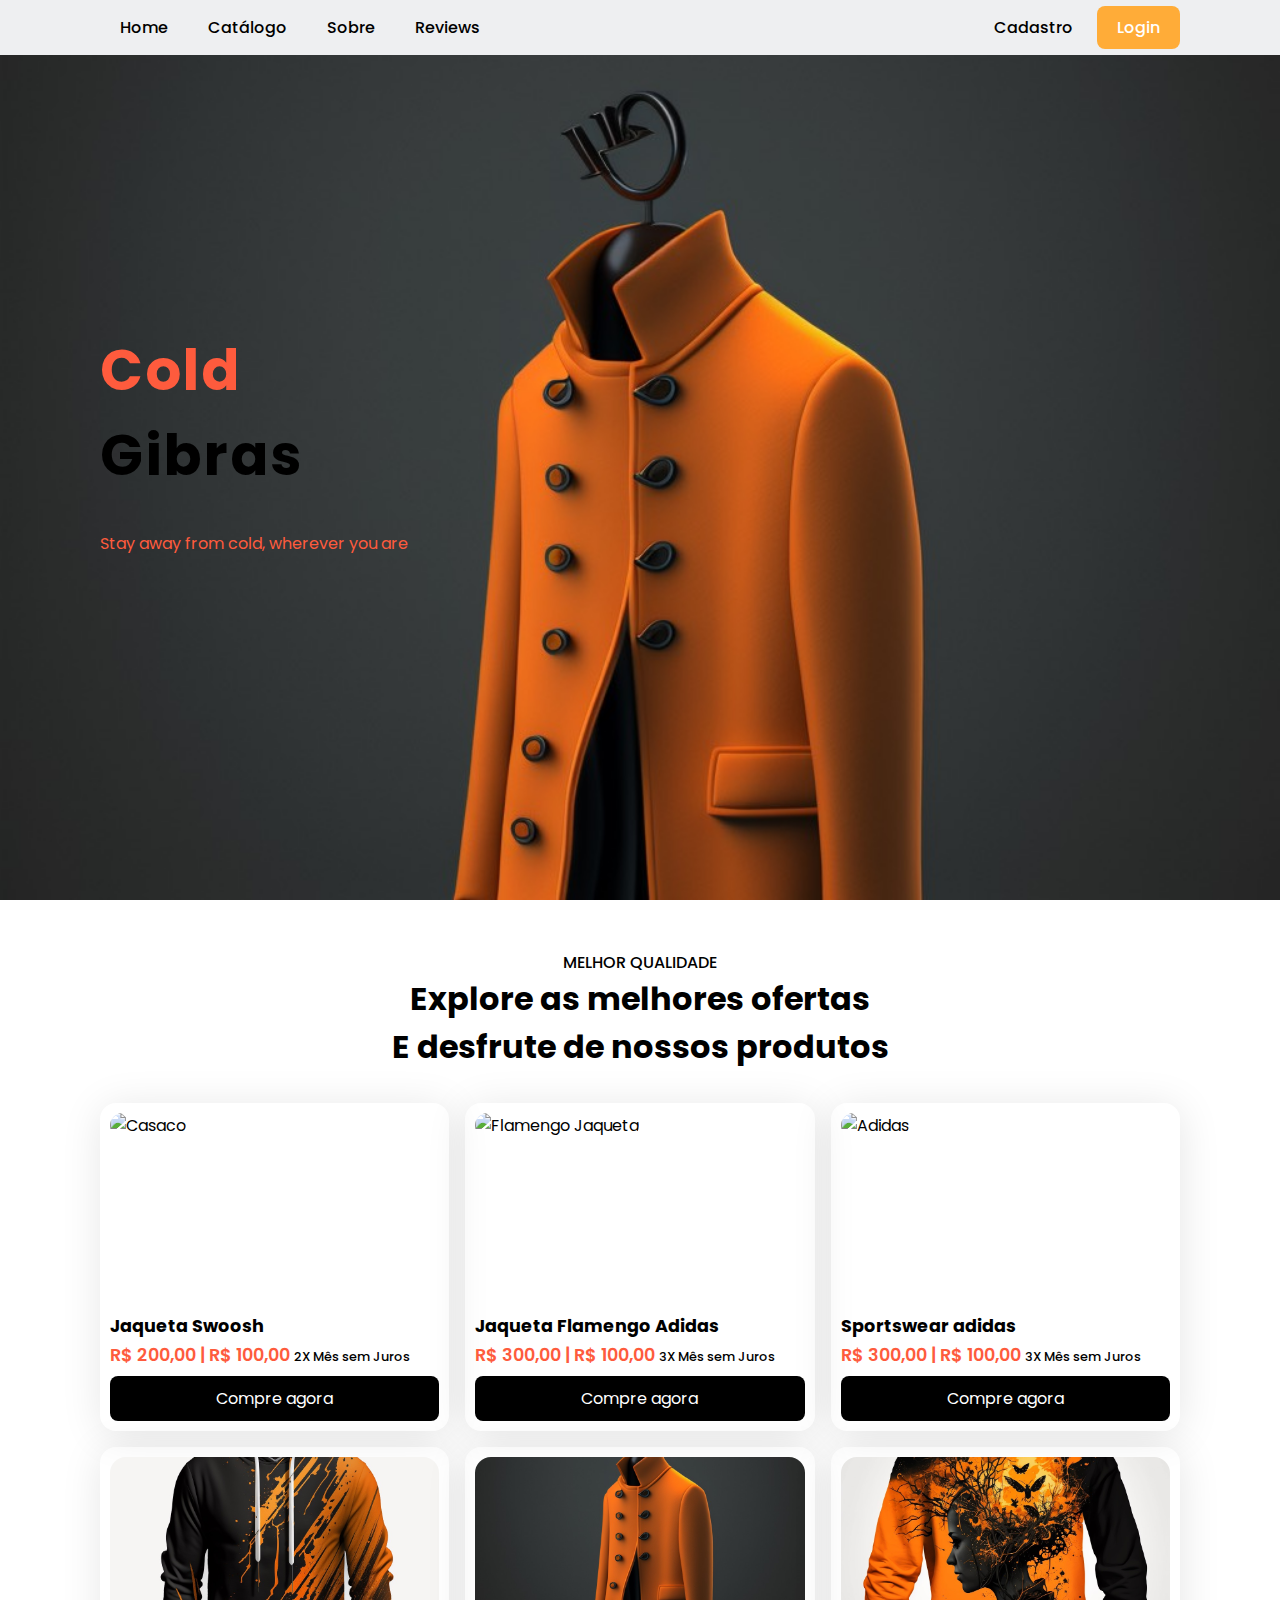
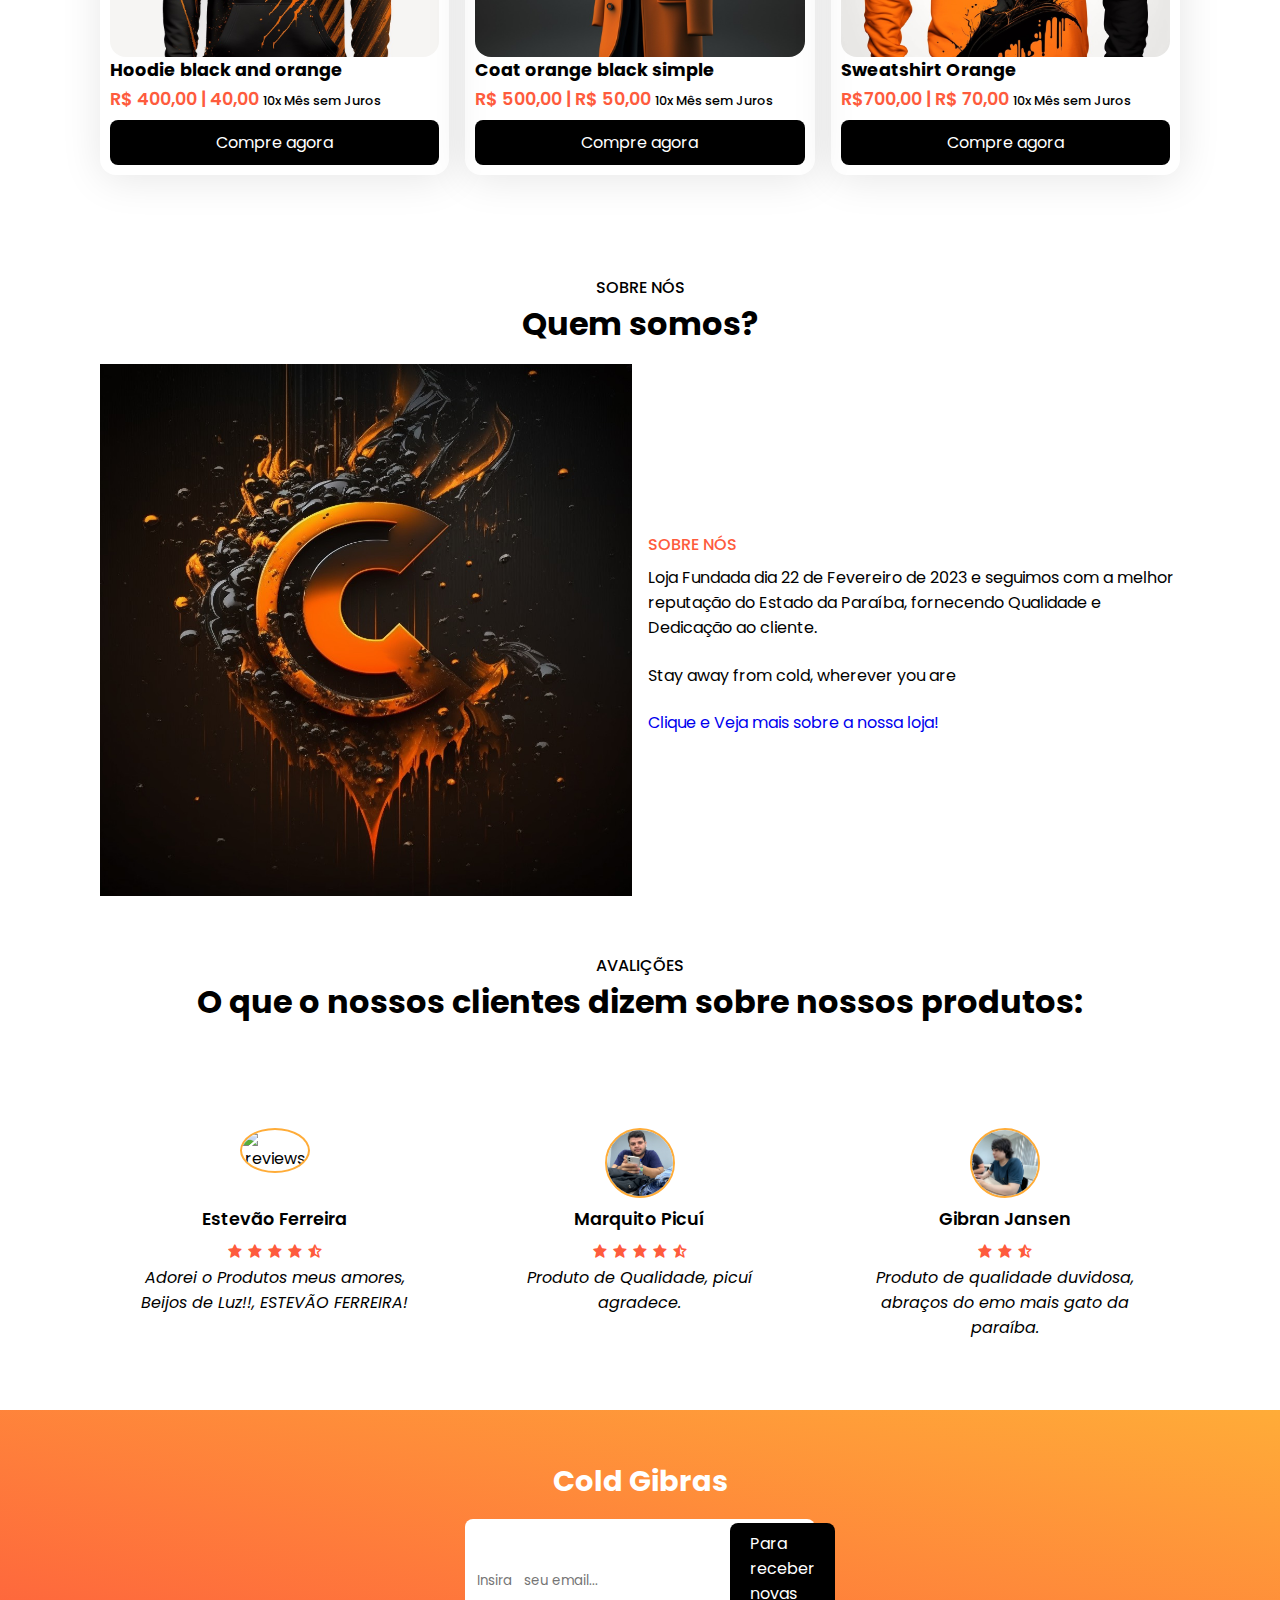
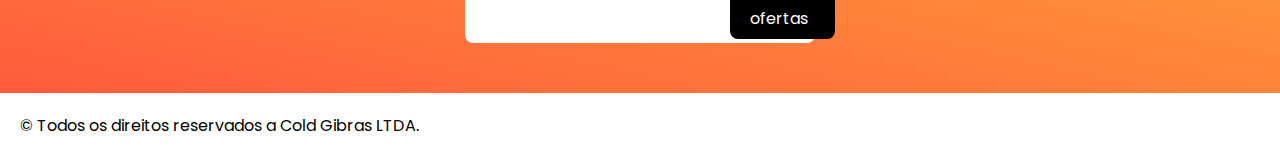
==== index.html @ 8cc6e57f "Add files via upload" ====
<!DOCTYPE html>
<html lang="pt-BR">

<head>
    <meta charset="UTF-8">
    <title>Loja de Casacos e Jaquetas</title>
    <link rel="stylesheet" href="style.css">
    <link rel="stylesheet" href="https://cdn.jsdelivr.net/npm/boxicons@latest/css/boxicons.min.css">
</head>

<body>
    <header>
        <div class="bx bx-menu" id="menu-icon"></div>

        <ul class="navbar">
            <li><a href="#home">Home</a></li>
            <li><a href="#services">Catálogo</a></li>
            <li><a href="#about">Sobre</a></li>
            <li><a href="#reviews">Reviews</a></li>
        </ul>

        <div class="header-btn">
            <a href="#" class="sign-up">Cadastro</a>
            <a href="#" class="sign-in">Login</a>

        </div>
    </header>
   
    <section class="home" id="home">
        <div class="text">
            <h1><span>Cold </span>  <br>Gibras</h1>
            <p><br> <span>Stay away from cold, wherever you are</span></p>
            </div>
        </div>
    </section>

    <section class="services" id="services">
        <div class="heading">
            <span>Melhor Qualidade</span>
            <h1>Explore as melhores ofertas<br> E desfrute de nossos produtos </h1>
        </div>
        <div class="services-container">
            <div class="box">
                <div class="box-img">
                    <img src="https://www.unisportbrasil.com.br/wp-content/uploads/2022/03/blusao-m-nsw-swoosh-wvn-lnd-jkt-DD5967-657-1-11621542382.jpg" alt="Casaco">
                </div>
                <h3>Jaqueta Swoosh </h3>
                <h2>R$ 200,00 | R$ 100,00 <span>2X Mês sem Juros </span></h2>
                <a href="#" class="btn">Compre agora</a>
            </div>

            <div class="box">
                <div class="box-img">
                    <img src="https://assets.adidas.com/images/w_383,h_383,f_auto,q_auto,fl_lossy,c_fill,g_auto/4250fefea1a94baaa194afaa015d111f_9366/blusa-treino-cr-flamengo-tiro-23.jpg" alt="Flamengo Jaqueta">
                </div>
                <h3>Jaqueta Flamengo Adidas</h3>
                <h2>R$ 300,00 | R$ 100,00 <span>3X Mês sem Juros</span></h2>
                <a href="#" class="btn">Compre agora</a>
            </div>

            <div class="box">
                <div class="box-img">
                    <img src="https://assets.adidas.com/images/w_383,h_383,f_auto,q_auto,fl_lossy,c_fill,g_auto/80f66514b40b476f9a83af2000b0ddc5_9366/moletom-capuz-essentials-colorblock.jpg" alt="Adidas">
                </div>
                <h3>Sportswear adidas</h3>
                <h2>R$ 300,00 | R$ 100,00 <span>3X Mês sem Juros</span></h2>
                <a href="#" class="btn">Compre agora</a>
            </div>
            <div class="box">
                <div class="box-img">
                    <img src="Maroks_hoodie_black_and_orange_4k_5bb19550-86ac-4390-a0ce-6e7127e60c36.jpg" alt="hoodie">
                </div>
                <h3>Hoodie black and orange</h3>
                <h2>R$ 400,00 | 40,00 <span>10x Mês sem Juros </span></h2>
                <a href="#" class="btn">Compre agora</a>
            </div>
            <div class="box">
                <div class="box-img">
                    <img src="Maroks_coat_orange_and_balck_simple_4k_dffbcc36-62ca-4228-9506-ce438a12584b.jpg" alt="coat orange">
                </div>
                <h3>Coat orange black simple</h3>
                <h2>R$ 500,00 | R$ 50,00 <span>10x Mês sem Juros</span></h2>
                <a href="#" class="btn">Compre agora</a>
            </div>
            <div class="box">
                <div class="box-img">
                    <img src="Maroks_sweatshirt_organge_and_black_4k_c56c6b2b-d3c5-4e97-b188-c9e580e33cf6.jpg" alt="Sweet ">
                </div>
                <h3>Sweatshirt Orange</h3>
                <h2>R$700,00 | R$ 70,00 <span>10x Mês sem Juros</span></h2>
                <a href="#" class="btn">Compre agora</a>
            </div>
        </div>
    </section>
    
    <section class="about" id="about">
        <div class="heading">
            <span>Sobre Nós</span>
            <h1>Quem somos?</h1>
        </div>
        <div class="about-container">
            <div class="about-img">
                <img src="image_6483441.JPG" alt="imagem-sobre-nos">
            </div>
            <div class="about-text">
                <span>Sobre nós</span>
                <p> Loja Fundada dia 22 de Fevereiro de 2023 e seguimos com a melhor reputação do Estado da Paraíba, fornecendo Qualidade e Dedicação ao cliente.</p>
                <p>Stay away from cold, wherever you are</p>
                <a href="#">Clique e Veja mais sobre a nossa loja!</a>
            </div>
        </div>
    </section>

   
    <div class="section reviews" id="reviews">
        <div class="heading">
            <span>Avalições</span>
            <h1>O que o nossos clientes dizem sobre nossos produtos:</h1>
        </div>
        <section class="reviews-container">
            <div class="box">
                <div class="rev-img">
                    <img src="https://portalpopline.com.br/wp-content/uploads/2023/02/Estevao-Ferreira-2.png" alt="reviews">
                </div>
                <h2>Estevão Ferreira </h2>
                <div class="stars">
                    <i class='bx bxs-star'></i>
                    <i class='bx bxs-star'></i>
                    <i class='bx bxs-star'></i>
                    <i class='bx bxs-star'></i>
                    <i class='bx bxs-star-half'></i>
                </div>
                <p>Adorei o Produtos meus amores, Beijos de Luz!!, ESTEVÃO FERREIRA!</p>
            </div>
           
            <div class="box">
                <div class="rev-img">
                    <img src="marquito.JPG" alt="reviews-2">
                </div>
                <h2>Marquito Picuí</h2>
                <div class="stars">
                    <i class='bx bxs-star'></i>
                    <i class='bx bxs-star'></i>
                    <i class='bx bxs-star'></i>
                    <i class='bx bxs-star'></i>
                    <i class='bx bxs-star-half'></i>
                </div>
                <p> Produto de Qualidade, picuí agradece.</p>
            </div>

            
            <div class="box">
                <div class="rev-img">
                    <img src="image_50460673.JPG" alt="reviews-3">
                </div>
                <h2>Gibran Jansen</h2>
                <div class="stars">
                    <i class='bx bxs-star'></i>
                    <i class='bx bxs-star'></i>
                    <i class='bx bxs-star-half'></i>
                </div>
                <p>Produto de qualidade duvidosa, abraços do emo mais gato da paraíba.</p>
            </div>
    </div>
    </section>

    

    <section class="newsletter">
        <h2>Cold Gibras </h2>
        <div class="box">
            <input type="text" placeholder=" Insira   seu email...">
            <a href="#" class="btn">Para receber novas ofertas </a>
        </div>

    </section>


   
    <div class="copyright">
        <p>&#169; Todos os direitos reservados a Cold Gibras LTDA.</p>
    

    </div>


    
    <script src="https://unpkg.com/scrollreveal"></script>

   
    <script src="main.js"></script>
</body>

</html>
---- style.css ----
@import url('https://fonts.googleapis.com/css2?family=Poppins:wght@200;300;400;500;600;700&display=swap');


*{

    margin: 0;
    padding: 0;
    box-sizing: border-box;
    scroll-padding-top: 2rem;
    scroll-behavior: smooth;
    list-style: none;
    text-decoration: none;
    font-family: 'Poppins', sans-serif;
} 
:root{
    --main-color: #fe5b3d;
    --second-color: #ffac38;
    --text-color: rgb(0, 0, 0);
    --gradient: linear-gradient(#fe5b3d, #ffac38);
}
/* barra de rolagem */
html::-webkit-scrollbar {
    width: 0.5rem;
}
html::-webkit-scrollbar-track {
   background: transparent;
}
html::-webkit-scrollbar-thumb {
    background: var(--main-color);
    border-radius: 5rem;
 }
section{
    padding: 50px 100px;
}
header{
    position: fixed;
    width: 100%;
    top: 0;
    right: 0;
    z-index: 1000;
    display: flex;
    align-items: center;
    justify-content: space-between;
    background: #eeeff1;
    padding: 15px 100px;
}
.logo img{
    width: 40px;
}
.navbar{
    display: flex;
}
.navbar li{
    position: relative;
}
.navbar a{
    font-size: 1rem;
    padding: 10px 20px;
    color: var(--text-color);
    font-weight: 500;
}
.navbar a::after {
    content: "";
    width: 0;
    height: 3px;
    background: var(--gradient);
    position: absolute;
    bottom: -4px;
    left: 0;
    transition: 0.5s;
}
.navbar a:hover:after {
    width: 100%;
}
#menu-icon{
    font-size:24px;
    cursor: pointer;
    z-index:10001;
    display: none;
}
.header-btn a{
    padding: 10px 20px;
    color: var(--text-color);
    font-weight: 500;
}
.header-btn .sign-in{
    background: #ffac38;
    color: #fff;
    border-radius: 0.5rem;
}
.header-btn .sign-in:hover{
    background: var(--main-color );
}
.home{
    width: 100%;
    min-height: 100vh;
    position: relative;
    background: url(Maroks_coat_orange_and_balck_simple_4k_dffbcc36-62ca-4228-9506-ce438a12584b.jpg);
    background-repeat: none ;
    background-size: cover;
    display: grid;
    align-items: center;
    grid-template-columns: repeat(2, 1fr);
}
.text h1{
    font-size: 3.5rem;
    letter-spacing: 2px;
}
.text span{
    color: var(--main-color);
}
.text p{
    margin: 00.5rem 0 1rem;
}
.app-stores  {
    display: flex;
}
.app-stores img{
    width: 95px;
    margin-right: 1rem;
    cursor: pointer;
}
.form-container form {
    display:flex;
    flex-wrap: wrap;
    align-items: center;
    gap: 1rem;
    position: absolute;
    bottom: 4rem;
    /* 100px */
    left: 95px;
    background: #fff;
    margin: 2px;
    /* O padding 20px */
    padding: 20px;
    border-radius: 0.5rem;
}
.input-box {
    flex: 1 1 7rem;
    display: flex;
    flex-direction: column;
}
.input-box span{
    font-weight: 500;
}
.input-box input{
        padding: 7px;
        outline: none;
        border: none;
        background: #eeeff1;
        border-radius: 0.5rem;
        font-size: 1rem;
}
.form-container form .btn{
    flex: 1 1 7rem;
    padding: 10px 34px;
    border: none;
    border-radius: 0.5rem;
    background: #000000;
    color:#fff;
    font-size: 1rem;
    font-weight: 500;
}
.form-container form .btn:hover{
    background: var(--main-color); 
}
.heading{
    text-align: center;
}
.heading span{
    font-weight: 500;
    text-transform: uppercase;
}
.heading h1{
    font-size: 2rem;
}
.ride-container{
    display: grid;
    align-items: center;
    grid-template-columns: repeat(auto-fit, minmax(250px, auto));
    gap: 1rem;
    margin-top: 2rem;
}
.ride-container .box{
    text-align: center;
    padding: 20px;
}
.ride-container .box .bx{
    font-size: 34px;
    padding: 10px;
    background: #eeeff1;
    border-radius: 0.5rem;
    color: var(--main-color);
}
.ride-container .box h2{
    font-size: 1.3rem;
    font-weight: 500;
    margin:1.4rem 0 0.5rem;
}
.ride-container .box .bx:hover, 
.ride-container .box .bxs-calendar-star{
    background: var(--gradient);
    color: #fff;
}
.services-container{
    display: grid;
    grid-template-columns: repeat(auto-fit, minmax(300px, auto));
    gap: 1rem;
    margin-top: 2rem;
}
.services-container .box{
    padding: 10px;
    border-radius: 1rem;
    box-shadow: 1px 4px 41px rgba(0, 0, 0, 0.1);
}
.services-container .box .box-img{
    width: 100%;
    height: 200px;
}
.services-container .box .box-img img{
    width: 100%;
    height: 100%;
    border-radius: 1rem;
    object-fit: cover;
    object-position: center;
}
.services-container .box p{
    padding: 0 10px;
    border: 1px solid var(--text-color);
    width: 58px;
    border-radius: 0.5rem;
    margin: 1rem 0 1rem;
}
.services-container .box h3{
    font-size: 1.1rem;
}
.services-container .box h2{
    font-size: 1.1rem;
    font-weight: 600;
    color: var(--main-color);
    margin: 0.2rem 0 0.5rem;
}
.services-container .box h2 span{
    font-size: 0.8rem;
    font-weight: 500;
    color: var(--text-color);
}
.services-container .box .btn{
    display: flex;
    justify-content: center;
    background: #000000;
    color: #fff;
    padding: 10px;
    border-radius: 0.5rem;
}
services-container .box .btn:hover{
    background: var(--main-color);
}
.about-container{
    display: grid;
    grid-template-columns: repeat(2, 1fr);
    margin-top: 2rem;
    align-items: center;
    gap: 1rem;
    margin-top: 1rem;
}
.about-img img{
width: 100%;
}
.about-text span{
    font-weight: 500;
    color: var(--main-color);
    text-transform: uppercase;
}
.about-text p{
    margin: 0.5rem 0 1.4rem;
}
.about-text .btn{
    padding: 10px 20px;
    background: #000000;
    color: #fff;
    border-radius: 0.5rem;
}
.about-text .btn:hover{
    background: var(--main-color);
}
.reviews-container{
    display: grid;
    grid-template-columns: repeat(auto-fit,minmax(250px, auto));
    gap: 1rem;
    margin-top: 2rem;
}
.rev-img{
    width: 70px;
    height: 70px;   
}
.rev-img img{
    width: 100%;
    height: 100%;
    border-radius: 50%;
    object-fit: cover;
    object-position: center;
    border: 2px solid var(--second-color);
}
.reviews-container .box{
    display: flex;
    flex-direction: column;
    align-items: center;
    text-align: center;
    padding: 20px;
    box-shadow: 1px 4px 41px rgb(255, 255, 255);
    border-radius: 0.5rem;
} 
.reviews-container .box h2{
    font-size: 1.1rem;
    font-weight: 600;
    margin: 0.5rem 0 0.5rem;
}
.reviews-container .box p{
    font-style: italic;
}
.reviews-container .box .stars .bx{
    color: var(--main-color);
}
.newsletter{
    background: linear-gradient(to top right, #fe5b3d, #ffac38);
    display: flex;
    flex-direction: column;
    align-items: center;
}
.newsletter h2{
    color: #fff;
    font-size: 1.8rem;
}
.newsletter .box{
    margin-top: 1rem;
    background: #fff;
    border-radius: 0.5rem;
    padding: 4px 8px;
    width: 350px;
    display: flex;
    justify-content: space-between;
}
.newsletter .box input{
    border: none;
    outline: none;
}
.newsletter .box .btn{
    background: #000000;
    color: #fff;
    padding: 8px 20px;
    border-radius: 0.5rem;
}
.copyright{
    padding: 20px;
    display: flex;
    justify-content: space-between;
    align-items: center;
}
.social a{
    color: #444;
    padding: 10px;
    font-size: 21px;
}


/* RES */

@media (max-width: 991px){
    header{
        padding: 18px 40px;

    }
    section{
        padding: 50px 40px;
    }
}

@media (max-width: 881px) {
 .home{
    background-position: left;
 }
 .form-container form {
    bottom: 0.2rem;
    left: 40px;
 }
}
@media (max-width: 768px){
    header{
        padding: 11px 40px;
    }
    #menu-icon{
        display: initial;
    }
    .sign-up{
        display: none;
    }
    .text h1{
        font-size: 2.5rem;
    }
    .home{
        grid-template-columns: 1fr;
    }
    .form-container form{
        position: unset;
    }
    header .navbar{
        position: absolute;
        top: 10-500px;
        left: 0;
        right: 0;
        display: flex;
        flex-direction: column;
        background: #fff;
        box-shadow: 0 4px 4px rgba(0, 0, 0, 0.1);
        transition: 0.2s ease;
        text-align: left;
    }
    .navbar.active{
        top: 100%;

    }
    
    
    .navbar a{
        padding: 1rem;
        border-left: 2px solid var(--main-color);
        margin: 1rem;
        display: block;
    }
    navbar a:hover{
        color: #fff;
        background: var(--main-color);
        border: none;
    }
    .navbar a::after{
        display: none;
    }
    .heading span{
        font-size: 0.9rem;
        font-weight: 600;
    }
    .heading h1{
        font-size: 1.3rem;
    }
    .about-container{
        grid-template-columns: 1fr;
        text-align: center;
    }
    .about-img{
        padding: 1rem;
        order: 2;
    }
}
@media (max-width: 568px){
    .copyright{
        flex-direction: column;
    }
    .newsletter .box{
        width: 284px ;
    }
    .form-container{
        padding-top: 2rem;
    }
}
@media (max-width: 350px){
    header{
        padding: 4px 14px;
    }
    .logo img { 
        width: 30px;
    }
    section{
        padding: 50px 14px;
    }
    .header-btn .sign-in{
        padding: 7px 10px;
        font-size: 14px;
        font-weight: 400;
    }
    .text h1{
        font-size: 2rem;
    }
    .form-container{
        padding-top: 2rem;    
    }
    .services-container{
        grid-template-columns: repeat(auto-fit,minmax(254px)auto);
    }
}
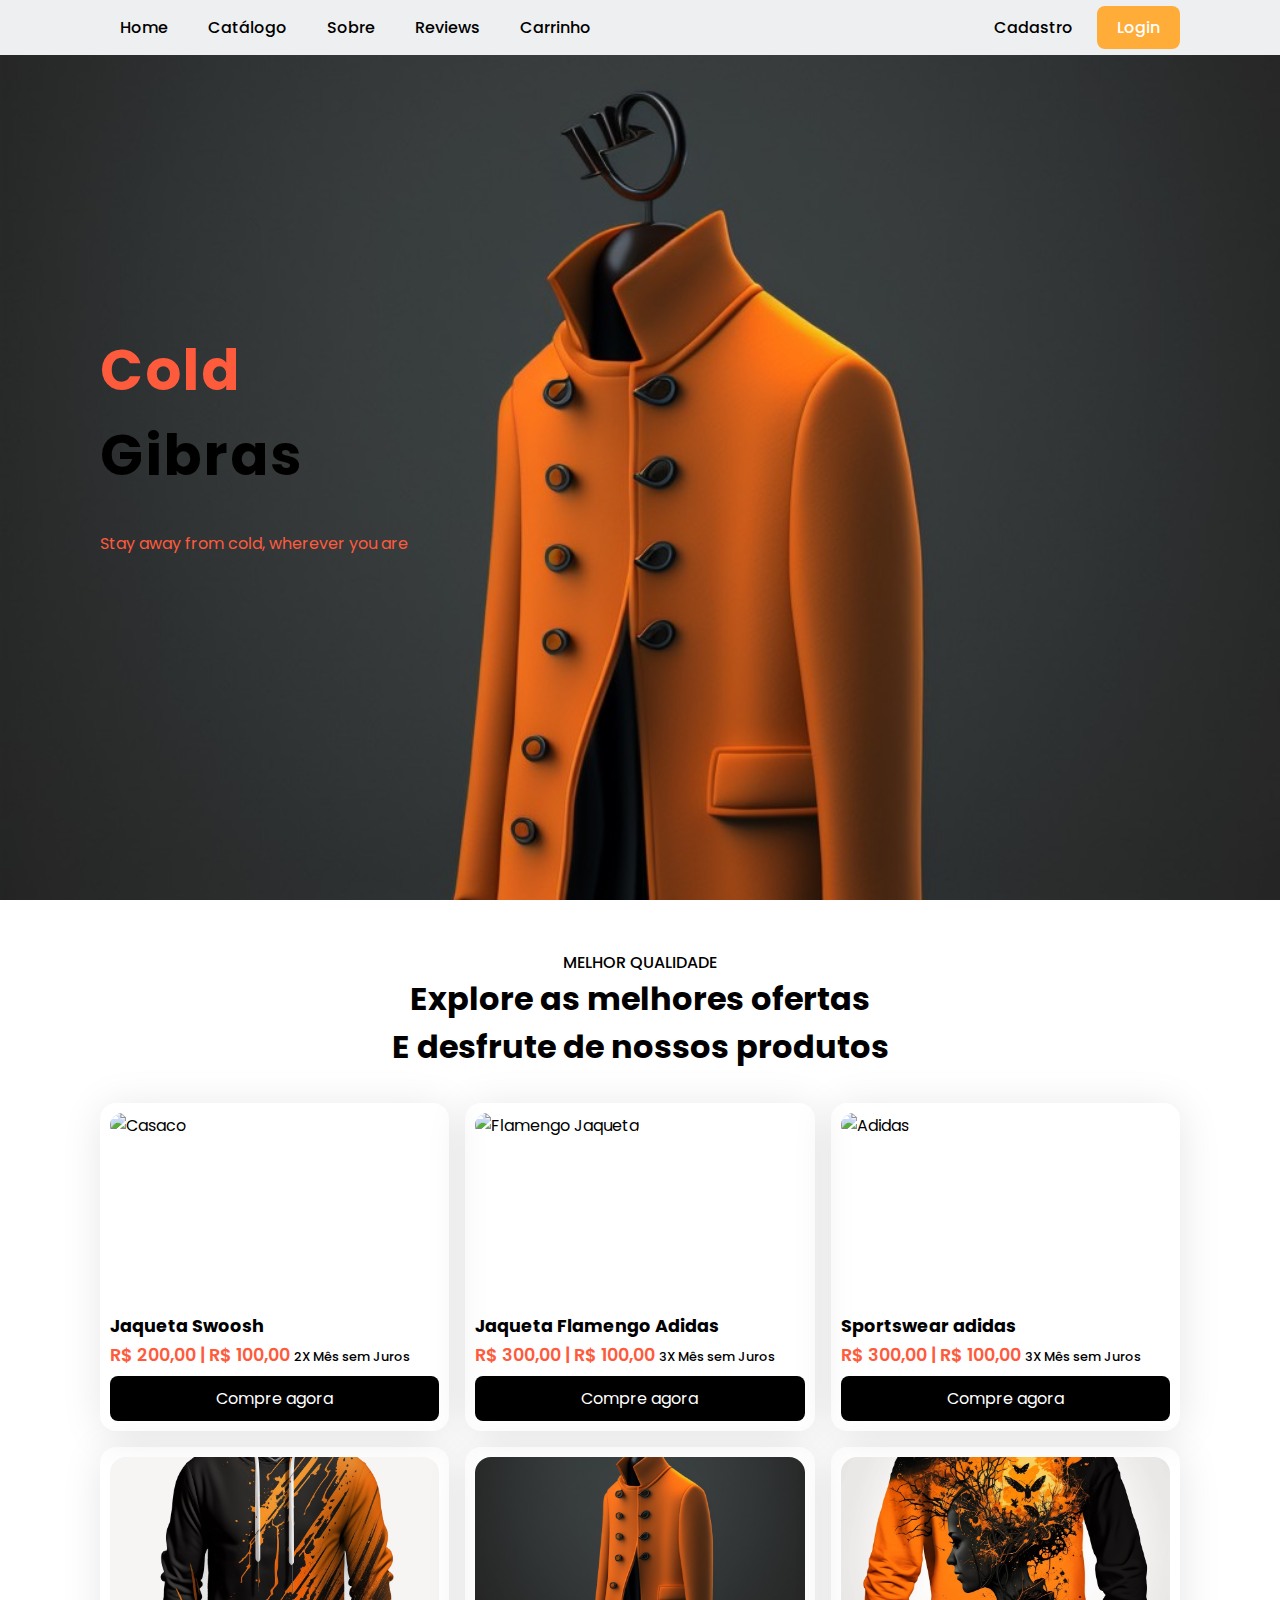
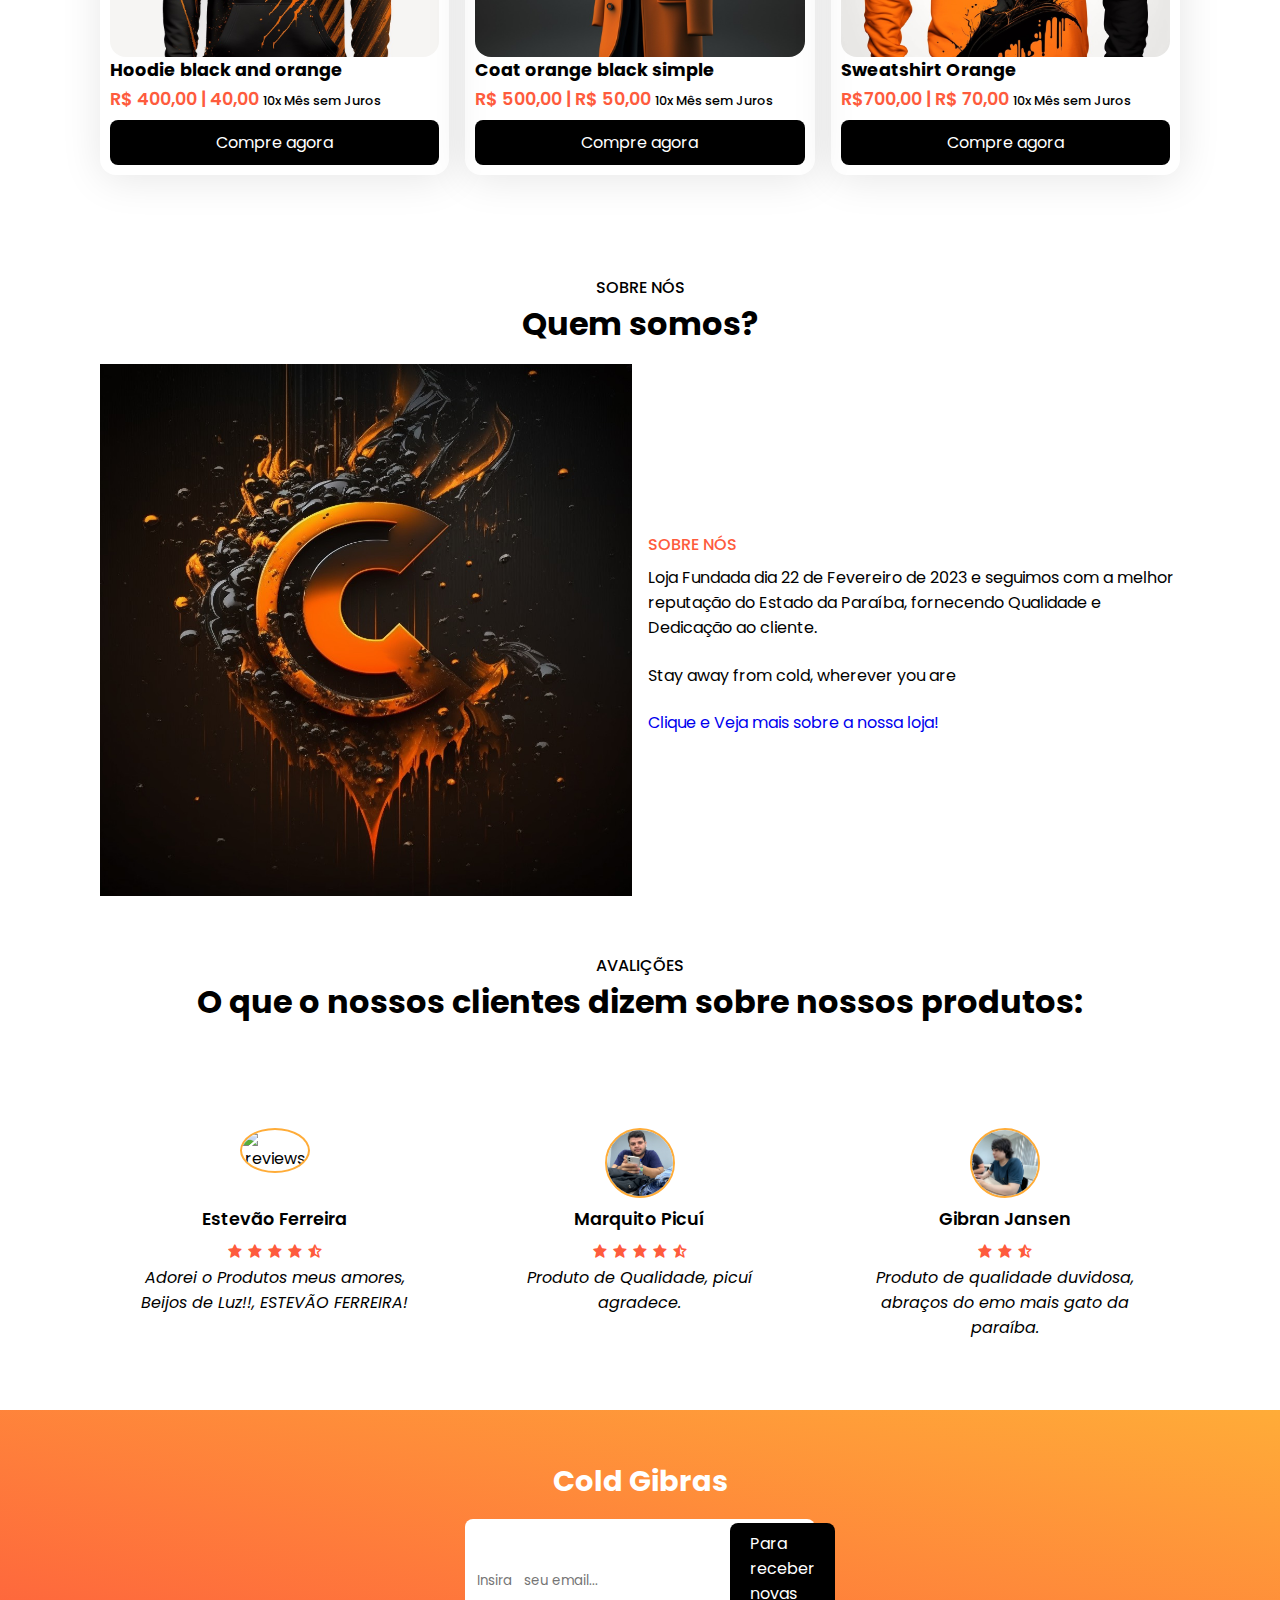
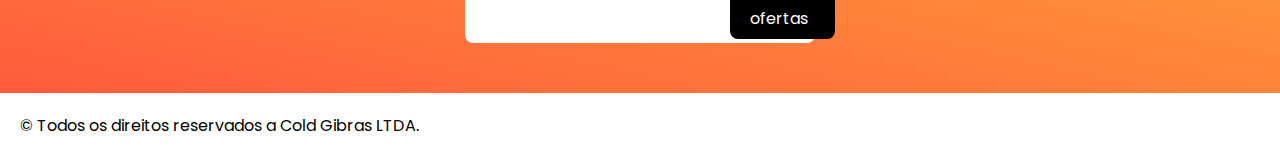
==== commit 5e7259aa: "Update index.html" ====
--- a/index.html
+++ b/index.html
@@ -17,6 +17,7 @@
             <li><a href="#services">Catálogo</a></li>
             <li><a href="#about">Sobre</a></li>
             <li><a href="#reviews">Reviews</a></li>
+            <li><a href="#Carrinho">Carrinho</a></li>
         </ul>
 
         <div class="header-btn">
@@ -191,4 +192,4 @@
     <script src="main.js"></script>
 </body>
 
-</html>+</html>
